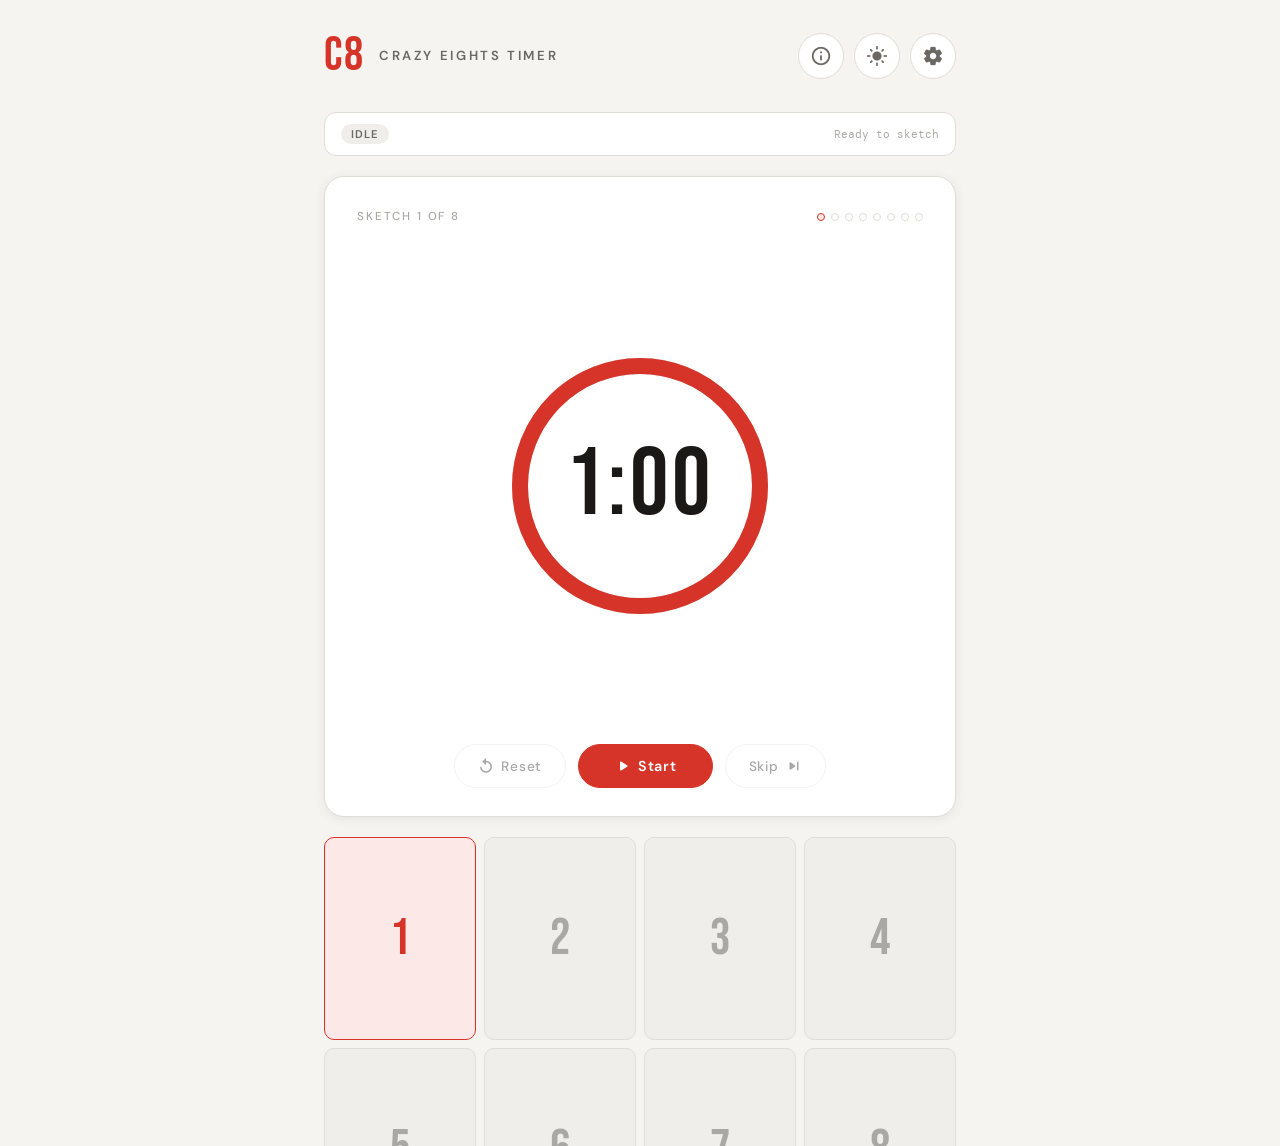
==== claude/index.html @ 55a8f0b1 "Visual and audio updates to enhance mobile view" ====
<!DOCTYPE html>
<html lang="en">
<head>
<meta charset="UTF-8">
<meta name="viewport" content="width=device-width, initial-scale=1.0">
<title>Crazy 8s Timer</title>
<link href="https://fonts.googleapis.com/css2?family=DM+Mono:wght@400;500&family=Bebas+Neue&family=DM+Sans:wght@300;400;500;600&display=swap" rel="stylesheet">
<link href="https://fonts.googleapis.com/icon?family=Material+Icons+Round" rel="stylesheet">
<style>
  :root {
    --bg: #f5f4f0;
    --surface: #ffffff;
    --surface2: #f0eeea;
    --border: #e0ddd8;
    --text: #1a1918;
    --text-muted: #6b6864;
    --text-hint: #aaa8a4;
    --accent: #d63429;
    --accent-soft: #fce8e7;
    --accent-dark: #a8271e;
    --charcoal: #2c2b29;
    --green: #1a7a4a;
    --green-soft: #e8f5ee;
    --shadow: 0 2px 12px rgba(0,0,0,0.07);
    --shadow-lg: 0 8px 32px rgba(0,0,0,0.14);
  }
  [data-theme="dark"] {
    --bg: #18171a;
    --surface: #222124;
    --surface2: #2a292c;
    --border: #38363a;
    --text: #f0eee8;
    --text-muted: #a09ea0;
    --text-hint: #6a6868;
    --accent: #e84040;
    --accent-soft: #2e1616;
    --accent-dark: #ff6b6b;
    --charcoal: #e0ddd8;
    --green: #2eb86a;
    --green-soft: #0e2018;
    --shadow: 0 2px 12px rgba(0,0,0,0.3);
    --shadow-lg: 0 8px 40px rgba(0,0,0,0.55);
  }

  * { box-sizing: border-box; margin: 0; padding: 0; }

  body {
    font-family: 'DM Sans', sans-serif;
    background: var(--bg);
    color: var(--text);
    min-height: 100vh;
    transition: background 0.3s, color 0.3s;
  }

  .app {
    max-width: 680px;
    margin: 0 auto;
    padding: 2rem 1.5rem 4rem;
  }

  /* ── HEADER ─────────────────────────────── */
  header {
    display: flex;
    align-items: center;
    justify-content: space-between;
    margin-bottom: 2rem;
  }
  .logo { display: flex; align-items: center; gap: 14px; }
  .logo-num {
    font-family: 'Bebas Neue', sans-serif;
    font-size: 3rem;
    line-height: 1;
    color: var(--accent);
    letter-spacing: 2px;
  }
  .logo-text {
    font-size: 0.82rem;
    font-weight: 600;
    letter-spacing: 0.2em;
    text-transform: uppercase;
    color: var(--text-muted);
    line-height: 1;
  }
  .header-controls { display: flex; gap: 10px; align-items: center; }
  .icon-btn {
    width: 46px; height: 46px;
    border-radius: 50%;
    border: 1px solid var(--border);
    background: var(--surface);
    color: var(--text-muted);
    cursor: pointer;
    display: flex;
    align-items: center;
    justify-content: center;
    transition: all 0.15s;
    font-size: 20px;
  }
  .icon-btn .material-icons-round { font-size: 22px; line-height: 1; }
  .icon-btn:hover  { border-color: var(--accent); color: var(--accent); background: var(--accent-soft); }
  .icon-btn.active { background: var(--accent); border-color: var(--accent); color: white; }

  /* ── STATUS BAR ─────────────────────────── */
  .status-bar {
    display: flex;
    align-items: center;
    justify-content: space-between;
    padding: 0.7rem 1rem;
    background: var(--surface);
    border: 1px solid var(--border);
    border-radius: 12px;
    margin-bottom: 1.25rem;
  }
  .status-pill {
    font-size: 0.7rem;
    letter-spacing: 0.1em;
    text-transform: uppercase;
    font-weight: 600;
    padding: 3px 10px;
    border-radius: 100px;
  }
  .status-pill.idle    { background: var(--surface2); color: var(--text-muted); }
  .status-pill.running { background: var(--accent-soft); color: var(--accent); }
  .status-pill.done    { background: var(--green-soft); color: var(--green); }
  .status-pill.paused  { background: var(--surface2); color: var(--text-muted); }
  .status-meta {
    font-family: 'DM Mono', monospace;
    font-size: 0.7rem;
    color: var(--text-hint);
  }

  /* ── CARD FLIP ──────────────────────────── */
  .card-scene {
    perspective: 1400px;
    margin-bottom: 1.25rem;
  }
  .card-flipper {
    position: relative;
    transform-style: preserve-3d;
    transition: transform 0.65s cubic-bezier(0.4, 0.2, 0.2, 1);
    height: 420px; /* initial; overridden by JS */
  }
  .card-flipper.flipped { transform: rotateY(180deg); }

  .card-face {
    position: absolute;
    inset: 0;
    backface-visibility: hidden;
    -webkit-backface-visibility: hidden;
    background: var(--surface);
    border: 1px solid var(--border);
    border-radius: 20px;
    box-shadow: var(--shadow);
    overflow: hidden;
  }
  .card-front {
    padding: 2rem 2rem 1.75rem;
    display: flex;
    flex-direction: column;
  }
  .card-back {
    transform: rotateY(180deg);
    padding: 2rem;
    display: flex;
    flex-direction: column;
  }

  /* ── SKETCH INFO ─────────────────────────── */
  .sketch-info {
    display: flex;
    align-items: center;
    justify-content: space-between;
    margin-bottom: 1.25rem;
  }
  .sketch-label {
    font-size: 0.72rem;
    letter-spacing: 0.16em;
    text-transform: uppercase;
    color: var(--text-hint);
    font-weight: 500;
  }
  .sketch-counter { display: flex; gap: 6px; flex-wrap: wrap; justify-content: flex-end; max-width: 50%; }
  .sketch-dot {
    width: 8px; height: 8px;
    border-radius: 50%;
    border: 1.5px solid var(--border);
    background: transparent;
    transition: all 0.3s;
  }
  .sketch-dot.done   { background: var(--accent); border-color: var(--accent); }
  .sketch-dot.active { border-color: var(--accent); background: var(--accent-soft); }

  /* ── CIRCULAR TIMER ─────────────────────── */
  .circle-timer-wrap {
    display: flex;
    justify-content: center;
    align-items: center;
    flex: 1;
    margin: 0.5rem 0 1.5rem;
  }
  .circle-timer {
    position: relative;
    width: 280px;
    height: 280px;
    flex-shrink: 0;
  }
  .circle-timer svg {
    position: absolute;
    inset: 0;
    width: 100%;
    height: 100%;
    transform: rotate(-90deg);
  }
  .ring-track {
    fill: none;
    stroke: var(--border);
    stroke-width: 16;
  }
  .ring-bg {
    fill: none;
    stroke: var(--surface2);
    stroke-width: 16;
  }
  .ring-progress {
    fill: none;
    stroke: var(--accent);
    stroke-width: 16;
    stroke-linecap: butt;
    transition: stroke-dashoffset 1s linear, stroke 0.3s;
  }
  .circle-timer-inner {
    position: absolute;
    inset: 0;
    display: flex;
    flex-direction: column;
    align-items: center;
    justify-content: center;
  }
  .time-big {
    font-family: 'Bebas Neue', sans-serif;
    font-size: 6rem;
    line-height: 1;
    color: var(--text);
    letter-spacing: 4px;
    transition: color 0.3s;
  }
  .time-big.warning { color: var(--accent); }

  /* ── CONTROLS ───────────────────────────── */
  .controls { display: flex; gap: 12px; justify-content: center; }
  .btn {
    font-family: 'DM Sans', sans-serif;
    font-size: 0.85rem;
    font-weight: 500;
    letter-spacing: 0.06em;
    padding: 0.65rem 1.4rem;
    border-radius: 100px;
    border: 1px solid var(--border);
    cursor: pointer;
    transition: all 0.15s;
    background: var(--surface);
    color: var(--text);
    display: inline-flex;
    align-items: center;
    gap: 6px;
  }
  .btn-icon { font-size: 18px !important; line-height: 1; }
  .btn:hover { border-color: var(--text-muted); }
  .btn-primary {
    background: var(--accent);
    color: white;
    border-color: var(--accent);
    font-size: 0.9rem;
    padding: 0.75rem 2.2rem;
    font-weight: 600;
  }
  .btn-primary:hover { background: var(--accent-dark); border-color: var(--accent-dark); }
  .btn:disabled { opacity: 0.38; cursor: not-allowed; }

  /* ── SETTINGS BACK ──────────────────────── */
  .settings-title {
    font-size: 0.72rem;
    letter-spacing: 0.18em;
    text-transform: uppercase;
    color: var(--text-hint);
    font-weight: 500;
    margin-bottom: 1.25rem;
  }
  .setting-row {
    display: flex;
    align-items: center;
    justify-content: space-between;
    padding: 0.9rem 0;
    border-bottom: 1px solid var(--border);
  }
  .setting-row:last-of-type { border-bottom: none; }
  .setting-info { flex: 1; }
  .setting-label { font-size: 0.9rem; font-weight: 500; color: var(--text); margin-bottom: 2px; }
  .setting-desc  { font-size: 0.75rem; color: var(--text-muted); }
  .setting-control { display: flex; align-items: center; gap: 10px; margin-left: 1rem; }
  .stepper-btn {
    width: 30px; height: 30px;
    border-radius: 50%;
    border: 1px solid var(--border);
    background: var(--surface2);
    color: var(--text);
    cursor: pointer;
    font-size: 1.1rem;
    display: flex;
    align-items: center;
    justify-content: center;
    transition: all 0.15s;
    font-family: 'DM Mono', monospace;
  }
  .stepper-btn:hover { border-color: var(--accent); color: var(--accent); background: var(--accent-soft); }
  .stepper-val {
    font-family: 'DM Mono', monospace;
    font-size: 1.1rem;
    font-weight: 500;
    min-width: 28px;
    text-align: center;
    color: var(--text);
  }
  .settings-apply {
    margin-top: auto;
    padding-top: 1.25rem;
    width: 100%;
  }
  .settings-apply button {
    width: 100%;
    padding: 0.75rem;
    background: var(--charcoal);
    color: var(--bg);
    border: none;
    border-radius: 12px;
    font-family: 'DM Sans', sans-serif;
    font-size: 0.85rem;
    font-weight: 600;
    letter-spacing: 0.06em;
    cursor: pointer;
    transition: opacity 0.15s;
  }
  .settings-apply button:hover { opacity: 0.82; }

  /* ── SKETCH GRID ─────────────────────────── */
  .sketch-grid {
    display: grid;
    grid-template-columns: repeat(4, 1fr);
    gap: 8px;
    margin-bottom: 1.5rem;
  }
  .sketch-box {
    aspect-ratio: 3/4;
    border-radius: 10px;
    border: 1.5px solid var(--border);
    background: var(--surface2);
    display: flex;
    flex-direction: column;
    align-items: center;
    justify-content: center;
    gap: 4px;
    transition: all 0.3s;
    position: relative;
    overflow: hidden;
  }
  .sketch-box.active-box { border-color: var(--accent); background: var(--accent-soft); }
  .sketch-box.done-box   { border-color: var(--border); background: var(--surface); }
  .sketch-box-num {
    font-family: 'Bebas Neue', sans-serif;
    font-size: 3.2rem;
    color: var(--text-hint);
    line-height: 1;
    transition: color 0.3s;
  }
  .sketch-box.active-box .sketch-box-num { color: var(--accent); }
  .sketch-box.done-box   .sketch-box-num { color: var(--border); }
  .sketch-box-label {
    font-size: 1.2rem;
    letter-spacing: 0.1em;
    text-transform: uppercase;
    color: var(--text-hint);
    font-weight: 500;
  }
  .sketch-box-check {
    display: none;
    font-size: 2rem !important;
    color: var(--border);
    margin-top: 16px;
    line-height: 1;
  }
  .sketch-box.done-box .sketch-box-check { display: block; }

  /* ── NOTIFICATION OVERLAY ───────────────── */
  .notif-overlay {
    position: fixed;
    inset: 0;
    background: rgba(0,0,0,0.55);
    z-index: 200;
    display: none;
    align-items: center;
    justify-content: center;
  }
  .notif-overlay.show { display: flex; }
  .notif-card {
    background: var(--surface);
    border-radius: 24px;
    padding: 3rem 3.5rem;
    text-align: center;
    max-width: 440px;
    width: 90%;
    box-shadow: var(--shadow-lg);
    animation: popIn 0.35s cubic-bezier(0.34, 1.56, 0.64, 1);
  }
  .notif-card.final { border-top: 5px solid var(--green); }
  .notif-card.move  { border-top: 5px solid var(--accent); }
  @keyframes popIn {
    from { transform: scale(0.8); opacity: 0; }
    to   { transform: scale(1);   opacity: 1; }
  }
  .notif-icon { font-size: 3rem; margin-bottom: 1rem; line-height: 1; }
  .notif-headline {
    font-family: 'Bebas Neue', sans-serif;
    font-size: 3.5rem;
    letter-spacing: 3px;
    line-height: 1.05;
    margin-bottom: 0.5rem;
  }
  .notif-headline.accent { color: var(--accent); }
  .notif-headline.green  { color: var(--green); }
  .notif-sub { font-size: 0.85rem; color: var(--text-muted); letter-spacing: 0.06em; }
  .notif-timer {
    margin-top: 1.5rem;
    font-family: 'DM Mono', monospace;
    font-size: 0.72rem;
    color: var(--text-hint);
    letter-spacing: 0.1em;
  }
  .notif-timer span {
    display: inline-block;
    width: 60px; height: 3px;
    border-radius: 3px;
    background: var(--border);
    vertical-align: middle;
    margin-left: 8px;
    overflow: hidden;
    position: relative;
  }
  .notif-timer span::after {
    content: '';
    position: absolute;
    left: 0; top: 0; bottom: 0;
    background: var(--accent);
    animation: shrink 5s linear forwards;
  }
  @keyframes shrink { from { width: 100%; } to { width: 0%; } }

  /* ── ABOUT MODAL ────────────────────────── */
  .about-overlay {
    position: fixed;
    inset: 0;
    background: rgba(0,0,0,0.55);
    z-index: 300;
    display: none;
    align-items: flex-start;
    justify-content: center;
    padding: 2rem 1rem 3rem;
    overflow-y: auto;
  }
  .about-overlay.show { display: flex; }
  .about-modal {
    background: var(--surface);
    border-radius: 24px;
    width: 100%;
    max-width: 600px;
    box-shadow: var(--shadow-lg);
    animation: slideUp 0.38s cubic-bezier(0.34, 1.3, 0.64, 1);
    overflow: hidden;
    margin: auto;
  }
  @keyframes slideUp {
    from { transform: translateY(40px); opacity: 0; }
    to   { transform: translateY(0);    opacity: 1; }
  }
  .about-header {
    display: flex;
    align-items: center;
    justify-content: space-between;
    padding: 1.75rem 2rem 1.25rem;
    border-bottom: 1px solid var(--border);
    position: sticky;
    top: 0;
    background: var(--surface);
    z-index: 1;
  }
  .about-header h2 {
    font-family: 'Bebas Neue', sans-serif;
    font-size: 2rem;
    letter-spacing: 2px;
    color: var(--text);
    line-height: 1;
    margin-bottom: 3px;
  }
  .about-header p {
    font-size: 0.78rem;
    color: var(--text-muted);
    letter-spacing: 0.04em;
  }
  .about-close {
    width: 34px; height: 34px;
    border-radius: 50%;
    border: 1px solid var(--border);
    background: var(--surface2);
    color: var(--text-muted);
    cursor: pointer;
    font-size: 1rem;
    display: flex;
    align-items: center;
    justify-content: center;
    transition: all 0.15s;
    flex-shrink: 0;
  }
  .about-close:hover { border-color: var(--accent); color: var(--accent); background: var(--accent-soft); }
  .about-body { padding: 1.75rem 2rem 2rem; }
  .about-section { margin-bottom: 1.75rem; }
  .about-section:last-child { margin-bottom: 0; }
  .about-tag {
    display: inline-block;
    font-size: 0.65rem;
    letter-spacing: 0.2em;
    text-transform: uppercase;
    font-weight: 600;
    color: var(--accent);
    margin-bottom: 0.55rem;
  }
  .about-section h3 {
    font-size: 1rem;
    font-weight: 600;
    color: var(--text);
    margin-bottom: 0.5rem;
  }
  .about-section p {
    font-size: 0.875rem;
    color: var(--text-muted);
    line-height: 1.7;
    margin-bottom: 0.55rem;
  }
  .about-section p:last-child { margin-bottom: 0; }
  .about-steps {
    counter-reset: astep;
    list-style: none;
    padding: 0;
    display: flex;
    flex-direction: column;
    gap: 10px;
    margin-top: 0.25rem;
  }
  .about-steps li {
    counter-increment: astep;
    display: flex;
    gap: 13px;
    align-items: flex-start;
    font-size: 0.875rem;
    color: var(--text-muted);
    line-height: 1.6;
  }
  .about-steps li::before {
    content: counter(astep);
    font-family: 'DM Mono', monospace;
    font-size: 0.68rem;
    font-weight: 500;
    background: var(--accent);
    color: white;
    width: 22px; height: 22px;
    border-radius: 50%;
    display: flex;
    align-items: center;
    justify-content: center;
    flex-shrink: 0;
    margin-top: 2px;
  }
  .about-tips {
    display: grid;
    grid-template-columns: 1fr 1fr;
    gap: 8px;
    margin-top: 0.5rem;
  }
  .about-tip {
    background: var(--surface2);
    border-radius: 10px;
    padding: 0.85rem 1rem;
    font-size: 0.8rem;
    color: var(--text-muted);
    line-height: 1.55;
    border: 1px solid var(--border);
  }
  .about-tip strong {
    display: block;
    font-weight: 600;
    color: var(--text);
    margin-bottom: 3px;
    font-size: 0.82rem;
  }
  .about-divider { height: 1px; background: var(--border); margin: 1.5rem 0; }
  .about-controls-grid {
    display: grid;
    grid-template-columns: auto 1fr;
    gap: 8px 14px;
    align-items: center;
  }
  .ctl-pill {
    font-size: 0.72rem;
    font-weight: 600;
    background: var(--surface2);
    border: 1px solid var(--border);
    border-radius: 100px;
    padding: 3px 10px;
    color: var(--text);
    white-space: nowrap;
    justify-self: start;
  }
  .ctl-pill.red { background: var(--accent-soft); border-color: var(--accent); color: var(--accent); }
  .ctl-desc { font-size: 0.83rem; color: var(--text-muted); line-height: 1.5; }
</style>
</head>
<body>
<div class="app">

  <!-- HEADER -->
  <header>
    <div class="logo">
      <div class="logo-num">C8</div>
      <div class="logo-text">Crazy Eights Timer</div>
    </div>
    <div class="header-controls">
      <button class="icon-btn" id="aboutBtn"    title="About & Instructions" onclick="toggleAbout()"><span class="material-icons-round">info_outline</span></button>
      <button class="icon-btn" id="themeBtn"    title="Toggle theme" onclick="toggleTheme()"><span class="material-icons-round" id="themeIcon">light_mode</span></button>
      <button class="icon-btn" id="settingsBtn" title="Settings" onclick="toggleSettings()"><span class="material-icons-round">settings</span></button>
    </div>
  </header>

  <!-- STATUS -->
  <div class="status-bar">
    <span class="status-pill idle" id="statusPill">Idle</span>
    <span class="status-meta" id="statusMeta">Ready to sketch</span>
  </div>

  <!-- ── FLIP CARD ── -->
  <div class="card-scene">
    <div class="card-flipper" id="cardFlipper">

      <!-- FRONT: TIMER -->
      <div class="card-face card-front" id="cardFront">
        <div class="sketch-info">
          <span class="sketch-label">Sketch <span id="sketchCurrent">1</span> of <span id="sketchTotal">8</span></span>
          <div class="sketch-counter" id="sketchDots"></div>
        </div>

        <div class="circle-timer-wrap">
          <div class="circle-timer">
            <svg viewBox="0 0 280 280" xmlns="http://www.w3.org/2000/svg">
              <circle class="ring-bg"       cx="140" cy="140" r="120"/>
              <circle class="ring-track"    cx="140" cy="140" r="120"/>
              <circle class="ring-progress" cx="140" cy="140" r="120" id="ringProgress"/>
            </svg>
            <div class="circle-timer-inner">
              <div class="time-big" id="timeBig">1:00</div>
            </div>
          </div>
        </div>

        <div class="controls">
          <button class="btn" id="resetBtn" onclick="resetTimer()" disabled><span class="material-icons-round btn-icon">replay</span> Reset</button>
          <button class="btn btn-primary" id="startBtn" onclick="toggleTimer()"><span class="material-icons-round btn-icon" id="startIcon">play_arrow</span> <span id="startLabel">Start</span></button>
          <button class="btn" id="skipBtn"  onclick="skipSketch()" disabled>Skip <span class="material-icons-round btn-icon">skip_next</span></button>
        </div>
      </div>

      <!-- BACK: SETTINGS -->
      <div class="card-face card-back" id="cardBack">
        <div class="settings-title">Timer Settings</div>

        <div class="setting-row">
          <div class="setting-info">
            <div class="setting-label">Number of sketches</div>
            <div class="setting-desc">Total sketches in the session</div>
          </div>
          <div class="setting-control">
            <button class="stepper-btn" onclick="adjustSetting('sketches',-1)">−</button>
            <div class="stepper-val" id="settingSketches">8</div>
            <button class="stepper-btn" onclick="adjustSetting('sketches',1)">+</button>
          </div>
        </div>

        <div class="setting-row">
          <div class="setting-info">
            <div class="setting-label">Minutes per sketch</div>
            <div class="setting-desc">Duration of each sketch slot</div>
          </div>
          <div class="setting-control">
            <button class="stepper-btn" onclick="adjustSetting('minutes',-1)">−</button>
            <div class="stepper-val" id="settingMinutes">1</div>
            <button class="stepper-btn" onclick="adjustSetting('minutes',1)">+</button>
          </div>
        </div>

        <div class="setting-row">
          <div class="setting-info">
            <div class="setting-label">Warning at (seconds left)</div>
            <div class="setting-desc">When the countdown turns red</div>
          </div>
          <div class="setting-control">
            <button class="stepper-btn" onclick="adjustSetting('warning',-5)">−</button>
            <div class="stepper-val" id="settingWarning">15</div>
            <button class="stepper-btn" onclick="adjustSetting('warning',5)">+</button>
          </div>
        </div>

        <div class="settings-apply">
          <button onclick="applySettings()">Apply Settings</button>
        </div>
      </div>

    </div>
  </div>

  <!-- SKETCH GRID -->
  <div class="sketch-grid" id="sketchGrid"></div>

</div>

<!-- ── NOTIFICATION OVERLAY ── -->
<div class="notif-overlay" id="notifOverlay">
  <div class="notif-card" id="notifCard">
    <div class="notif-icon" id="notifIcon">✏️</div>
    <div class="notif-headline" id="notifHeadline">Move to next<br>sketch!</div>
    <div class="notif-sub" id="notifSub">Keep the ideas flowing</div>
    <div class="notif-timer" id="notifTimerBar">Auto-closing <span></span></div>
  </div>
</div>

<!-- ── ABOUT MODAL ── -->
<div class="about-overlay" id="aboutOverlay" onclick="handleAboutBg(event)">
  <div class="about-modal">
    <div class="about-header">
      <div>
        <h2>Crazy Eights</h2>
        <p>How to use the timer and run a team session</p>
      </div>
      <button class="about-close" onclick="toggleAbout()">✕</button>
    </div>
    <div class="about-body">

      <div class="about-section">
        <div class="about-tag">What is it?</div>
        <p>Crazy 8s is a rapid sketching exercise from Google Ventures' Design Sprint. Each person folds a sheet of paper into 8 panels and has one minute to sketch a different idea in each one. The time pressure forces quantity over quality — and that's the whole point.</p>
        <p>The goal isn't polished drawings. It's to move past your first obvious idea and explore a wider range of possibilities before committing to a direction.</p>
      </div>

      <div class="about-divider"></div>

      <div class="about-section">
        <div class="about-tag">Using the timer</div>
        <div class="about-controls-grid">
          <span class="ctl-pill red">▶ Start</span>
          <span class="ctl-desc">Begin the countdown for the first sketch</span>
          <span class="ctl-pill red">⏸ Pause</span>
          <span class="ctl-desc">Freeze the timer without losing progress</span>
          <span class="ctl-pill">↺ Reset</span>
          <span class="ctl-desc">Cancel the session and return to the beginning</span>
          <span class="ctl-pill">Skip →</span>
          <span class="ctl-desc">End the current sketch early and move to the next</span>
          <span class="ctl-pill">⚙</span>
          <span class="ctl-desc">Flip the card to adjust number of sketches, time per sketch, and warning threshold — then tap Apply</span>
          <span class="ctl-pill">? </span>
          <span class="ctl-desc">Open this guide</span>
          <span class="ctl-pill">☀ / ☾</span>
          <span class="ctl-desc">Toggle light and dark mode</span>
        </div>
        <p style="margin-top:1rem;">When each minute ends, a <strong>"Move to next sketch!"</strong> overlay appears with an audio alert and auto-closes after 5 seconds. At the end of the full session, a <strong>"Pencils down!"</strong> screen plays a victory chime.</p>
      </div>

      <div class="about-divider"></div>

      <div class="about-section">
        <div class="about-tag">Facilitating a team session</div>
        <h3>Before you start</h3>
        <ol class="about-steps">
          <li>Give everyone a sheet of paper and have them fold it in half three times to create 8 equal panels.</li>
          <li>Define the challenge clearly — everyone should be sketching toward the same problem.</li>
          <li>Remind the team these are quick sketches, not wireframes. Stick figures and rough boxes are perfect.</li>
          <li>Open this timer on a shared screen, or have each person run it on their own device.</li>
        </ol>
      </div>

      <div class="about-section">
        <h3>During the session</h3>
        <ol class="about-steps">
          <li>Press <strong>Start</strong> — everyone sketches simultaneously, one idea per panel.</li>
          <li>When the alert sounds, everyone moves to the next panel immediately.</li>
          <li>Discourage talking during the exercise — stay heads-down until "Pencils down!" plays.</li>
          <li>Encourage participants to number each panel as they go to keep track.</li>
        </ol>
      </div>

      <div class="about-section">
        <h3>After the session</h3>
        <ol class="about-steps">
          <li>Each person picks their single strongest idea and puts a star on it.</li>
          <li>Go around the room — each person presents their starred sketch in 60 seconds or less.</li>
          <li>Use dot voting or a heat map to identify which ideas the team finds most promising.</li>
          <li>Take the top 1–3 concepts forward into more detailed prototyping or decision-making.</li>
        </ol>
      </div>

      <div class="about-divider"></div>

      <div class="about-section">
        <div class="about-tag">Tips for great sessions</div>
        <div class="about-tips">
          <div class="about-tip"><strong>Silence is golden</strong>No talking during sketching — conversation kills flow and slows everyone down.</div>
          <div class="about-tip"><strong>Quantity over quality</strong>8 rough ideas beats 2 polished ones. Ugly sketches are encouraged.</div>
          <div class="about-tip"><strong>Label everything</strong>A quick title or caption makes sketches far easier to present afterward.</div>
          <div class="about-tip"><strong>Vary the time</strong>Try 2-min slots for complex problems, 30-sec for pure ideation speed runs.</div>
          <div class="about-tip"><strong>Remote teams</strong>Use a shared Miro or FigJam board — upload phone photos right after.</div>
          <div class="about-tip"><strong>Warm up first</strong>A 5-minute "draw anything" exercise reduces self-consciousness before you begin.</div>
        </div>
      </div>

    </div>
  </div>
</div>

<script>
// ── RING MATH ──────────────────────────────────────────────────────
const R = 120;
const CIRC = +(2 * Math.PI * R).toFixed(2); // 753.98

// ── STATE ──────────────────────────────────────────────────────────
let settings     = { sketches: 8, minutes: 1, warning: 15 };
let tempSettings = { ...settings };
let state         = 'idle';
let currentSketch = 1;
let secondsLeft   = 0;
let totalSeconds  = 0;
let interval      = null;
let notifTimeout  = null;
let audioCtx      = null;
let isFlipped     = false;

// ── AUDIO ──────────────────────────────────────────────────────────
function getAudioCtx() {
  if (!audioCtx) audioCtx = new (window.AudioContext || window.webkitAudioContext)();
  if (audioCtx.state === 'suspended') audioCtx.resume();
  return audioCtx;
}
function playBeep(type) {
  try {
    const ctx = getAudioCtx();
    if (type === 'move') {
      const osc = ctx.createOscillator(), g = ctx.createGain();
      osc.connect(g); g.connect(ctx.destination);
      osc.type = 'sine';
      osc.frequency.setValueAtTime(880, ctx.currentTime);
      osc.frequency.setValueAtTime(1100, ctx.currentTime + 0.12);
      g.gain.setValueAtTime(0.35, ctx.currentTime);
      g.gain.exponentialRampToValueAtTime(0.001, ctx.currentTime + 0.45);
      osc.start(ctx.currentTime); osc.stop(ctx.currentTime + 0.45);
    } else if (type === 'final') {
      [523, 659, 784, 1047].forEach((freq, i) => {
        const o = ctx.createOscillator(), g = ctx.createGain();
        o.connect(g); g.connect(ctx.destination);
        o.type = 'sine';
        o.frequency.setValueAtTime(freq, ctx.currentTime + i * 0.18);
        g.gain.setValueAtTime(0, ctx.currentTime + i * 0.18);
        g.gain.linearRampToValueAtTime(0.3, ctx.currentTime + i * 0.18 + 0.04);
        g.gain.exponentialRampToValueAtTime(0.001, ctx.currentTime + i * 0.18 + 0.5);
        o.start(ctx.currentTime + i * 0.18); o.stop(ctx.currentTime + i * 0.18 + 0.55);
      });
    } else if (type === 'tick') {
      const osc = ctx.createOscillator(), g = ctx.createGain();
      osc.connect(g); g.connect(ctx.destination);
      osc.type = 'sine';
      osc.frequency.setValueAtTime(660, ctx.currentTime);
      g.gain.setValueAtTime(0.12, ctx.currentTime);
      g.gain.exponentialRampToValueAtTime(0.001, ctx.currentTime + 0.08);
      osc.start(ctx.currentTime); osc.stop(ctx.currentTime + 0.08);
    }
  } catch(e) {}
}

// ── START BUTTON HELPER ────────────────────────────────────────────
function setStartBtn(icon, label, disabled) {
  document.getElementById('startIcon').textContent = icon;
  document.getElementById('startLabel').textContent = label;
  document.getElementById('startBtn').disabled = !!disabled;
}

// ── AUDIO UNLOCK (mobile requires user-gesture resume) ─────────────
function unlockAudio() {
  if (!audioCtx) return;
  if (audioCtx.state === 'suspended') audioCtx.resume();
}
document.addEventListener('touchstart', unlockAudio, { once: false, passive: true });
document.addEventListener('touchend',   unlockAudio, { once: false, passive: true });
document.addEventListener('click',      unlockAudio, { once: false, passive: true });
// ── CARD FLIP ──────────────────────────────────────────────────────
function syncCardHeight() {
  const flipper = document.getElementById('cardFlipper');
  const front   = document.getElementById('cardFront');
  const back    = document.getElementById('cardBack');
  // temporarily un-absolute the back to measure its height
  back.style.position = 'relative';
  back.style.transform = 'none';
  back.style.visibility = 'hidden';
  const bh = back.scrollHeight;
  back.style.position   = '';
  back.style.transform  = '';
  back.style.visibility = '';
  const fh = front.scrollHeight;
  flipper.style.height = Math.max(fh, bh) + 'px';
}

function toggleSettings() {
  isFlipped = !isFlipped;
  document.getElementById('cardFlipper').classList.toggle('flipped', isFlipped);
  document.getElementById('settingsBtn').classList.toggle('active', isFlipped);
  if (isFlipped) {
    document.getElementById('settingSketches').textContent = tempSettings.sketches;
    document.getElementById('settingMinutes').textContent  = tempSettings.minutes;
    document.getElementById('settingWarning').textContent  = tempSettings.warning;
  }
}

function adjustSetting(key, delta) {
  if (key === 'sketches') {
    tempSettings.sketches = Math.max(2, Math.min(16, tempSettings.sketches + delta));
    document.getElementById('settingSketches').textContent = tempSettings.sketches;
  } else if (key === 'minutes') {
    tempSettings.minutes = Math.max(1, Math.min(10, tempSettings.minutes + delta));
    document.getElementById('settingMinutes').textContent = tempSettings.minutes;
  } else if (key === 'warning') {
    tempSettings.warning = Math.max(5, Math.min(60, tempSettings.warning + delta));
    document.getElementById('settingWarning').textContent = tempSettings.warning;
  }
}

function applySettings() {
  settings = { ...tempSettings };
  resetTimer();
  buildGrid();
  isFlipped = false;
  document.getElementById('cardFlipper').classList.remove('flipped');
  document.getElementById('settingsBtn').classList.remove('active');
  setTimeout(syncCardHeight, 50);
}

// ── ABOUT ──────────────────────────────────────────────────────────
function toggleAbout() {
  const overlay = document.getElementById('aboutOverlay');
  const btn     = document.getElementById('aboutBtn');
  const open    = overlay.classList.toggle('show');
  btn.classList.toggle('active', open);
  document.body.style.overflow = open ? 'hidden' : '';
}
function handleAboutBg(e) {
  if (e.target === document.getElementById('aboutOverlay')) toggleAbout();
}

// ── BUILD / UPDATE UI ──────────────────────────────────────────────
function buildDots() {
  const el = document.getElementById('sketchDots');
  el.innerHTML = '';
  for (let i = 1; i <= settings.sketches; i++) {
    const d = document.createElement('div');
    d.className = 'sketch-dot' + (i < currentSketch ? ' done' : i === currentSketch ? ' active' : '');
    el.appendChild(d);
  }
}

function buildGrid() {
  const el = document.getElementById('sketchGrid');
  el.innerHTML = '';
  const n    = settings.sketches;
  const cols = n <= 4 ? n : Math.min(4, Math.ceil(n / 2));
  el.style.gridTemplateColumns = `repeat(${cols}, 1fr)`;
  for (let i = 1; i <= n; i++) {
    const box = document.createElement('div');
    box.id = `sbox-${i}`;
    box.className = 'sketch-box' + (i === currentSketch ? ' active-box' : '');
    box.innerHTML = `<div class="sketch-box-num">${i}</div><span class="material-icons-round sketch-box-check">check</span>`;
    el.appendChild(box);
  }
}

function updateGrid() {
  for (let i = 1; i <= settings.sketches; i++) {
    const box = document.getElementById(`sbox-${i}`);
    if (!box) continue;
    box.className = 'sketch-box' + (i < currentSketch ? ' done-box' : i === currentSketch ? ' active-box' : '');
  }
}

function updateRing() {
  const ring = document.getElementById('ringProgress');
  const pct  = totalSeconds > 0 ? secondsLeft / totalSeconds : 1;
  ring.style.strokeDashoffset = (CIRC * (1 - pct)).toFixed(2);
  const warn = secondsLeft <= settings.warning && state === 'running';
  ring.style.stroke = warn ? 'var(--accent)' : 'var(--accent)';
  // pulse ring red on warning
  ring.style.filter = warn ? 'drop-shadow(0 0 6px var(--accent))' : 'none';
}

function updateDisplay() {
  const mins = Math.floor(secondsLeft / 60);
  const secs = secondsLeft % 60;
  const bigEl = document.getElementById('timeBig');
  bigEl.textContent = `${mins}:${secs.toString().padStart(2, '0')}`;
  bigEl.className   = 'time-big' + (secondsLeft <= settings.warning && state === 'running' ? ' warning' : '');
  updateRing();
  document.getElementById('sketchCurrent').textContent = currentSketch;
  document.getElementById('sketchTotal').textContent   = settings.sketches;
  buildDots();
  updateGrid();
}

function updateStatus(s, meta) {
  const pill = document.getElementById('statusPill');
  pill.className    = 'status-pill ' + s;
  pill.textContent  = s.charAt(0).toUpperCase() + s.slice(1);
  document.getElementById('statusMeta').textContent = meta;
}

// ── NOTIFICATIONS ──────────────────────────────────────────────────
function showNotif(type) {
  const overlay  = document.getElementById('notifOverlay');
  const card     = document.getElementById('notifCard');
  const headline = document.getElementById('notifHeadline');
  const sub      = document.getElementById('notifSub');
  const bar      = document.getElementById('notifTimerBar');
  document.getElementById('notifIcon').textContent = type === 'move' ? '✏️' : '🎨';
  if (type === 'move') {
    card.className     = 'notif-card move';
    headline.className = 'notif-headline accent';
    headline.innerHTML = 'Move to next<br>sketch!';
    sub.textContent    = `Sketch ${currentSketch + 1} of ${settings.sketches} — keep the ideas flowing`;
    bar.style.display  = '';
    bar.innerHTML      = 'Auto-closing <span></span>';
  } else {
    card.className     = 'notif-card final';
    headline.className = 'notif-headline green';
    headline.innerHTML = 'Pencils<br>down!';
    sub.textContent    = `You completed all ${settings.sketches} sketches — great work!`;
    bar.style.display  = 'none';
  }
  overlay.classList.add('show');
  clearTimeout(notifTimeout);
  if (type === 'move') notifTimeout = setTimeout(() => overlay.classList.remove('show'), 5000);
  overlay.onclick = e => { if (e.target === overlay) overlay.classList.remove('show'); };
}

// ── TIMER LOGIC ────────────────────────────────────────────────────
function resetTimer() {
  clearInterval(interval); interval = null;
  state         = 'idle';
  currentSketch = 1;
  secondsLeft   = settings.minutes * 60;
  totalSeconds  = settings.minutes * 60;
  updateDisplay();
  updateStatus('idle', 'Ready to sketch');
  setStartBtn('play_arrow', 'Start', false);
  document.getElementById('resetBtn').disabled     = true;
  document.getElementById('skipBtn').disabled      = true;
  const ring = document.getElementById('ringProgress');
  ring.style.strokeDashoffset = '0';
  ring.style.filter = 'none';
}

function toggleTimer() {
  if (state === 'idle' || state === 'paused') startTimer();
  else if (state === 'running') pauseTimer();
}

function startTimer() {
  state        = 'running';
  secondsLeft  = secondsLeft  || settings.minutes * 60;
  totalSeconds = totalSeconds || settings.minutes * 60;
  // Create and resume AudioContext on first user gesture (required on mobile)
  if (!audioCtx) audioCtx = new (window.AudioContext || window.webkitAudioContext)();
  if (audioCtx.state === 'suspended') audioCtx.resume();
  setStartBtn('pause', 'Pause', false);
  document.getElementById('resetBtn').disabled     = false;
  document.getElementById('skipBtn').disabled      = false;
  updateStatus('running', `Sketching — ${settings.sketches * settings.minutes} min session`);
  interval = setInterval(tick, 1000);
}

function tick() {
  if (state !== 'running') return;
  secondsLeft--;
  if (secondsLeft <= 10 && secondsLeft > 0) playBeep('tick');
  updateDisplay();
  if (secondsLeft <= 0) {
    clearInterval(interval); interval = null;
    advanceSketch();
  }
}

function advanceSketch() {
  if (currentSketch >= settings.sketches) {
    state = 'done';
    playBeep('final');
    showNotif('final');
    updateStatus('done', 'Session complete! 🎉');
    setStartBtn('play_arrow', 'Start', true);
    document.getElementById('skipBtn').disabled      = true;
    currentSketch++;
    buildDots();
    updateGrid();
  } else {
    playBeep('move');
    showNotif('move');
    currentSketch++;
    secondsLeft  = settings.minutes * 60;
    totalSeconds = settings.minutes * 60;
    updateDisplay();
    setTimeout(() => { if (state === 'running') interval = setInterval(tick, 1000); }, 5200);
  }
}

function pauseTimer() {
  state = 'paused';
  clearInterval(interval); interval = null;
  setStartBtn('play_arrow', 'Resume', false);
  updateStatus('paused', 'Paused');
}

function skipSketch() {
  if (state !== 'running' && state !== 'paused') return;
  clearInterval(interval); interval = null;
  advanceSketch();
}

// ── THEME ──────────────────────────────────────────────────────────
let isDark = false;
function toggleTheme() {
  isDark = !isDark;
  document.documentElement.setAttribute('data-theme', isDark ? 'dark' : 'light');
  document.getElementById('themeIcon').textContent = isDark ? 'dark_mode' : 'light_mode';
}

// ── INIT ───────────────────────────────────────────────────────────
function init() {
  const ring = document.getElementById('ringProgress');
  ring.style.strokeDasharray  = CIRC;
  ring.style.strokeDashoffset = '0';
  tempSettings  = { ...settings };
  secondsLeft   = settings.minutes * 60;
  totalSeconds  = settings.minutes * 60;
  buildGrid();
  buildDots();
  updateDisplay();
  updateStatus('idle', 'Ready to sketch');
  setTimeout(syncCardHeight, 120);
  window.addEventListener('resize', syncCardHeight);
}

init();
</script>
</body>
</html>
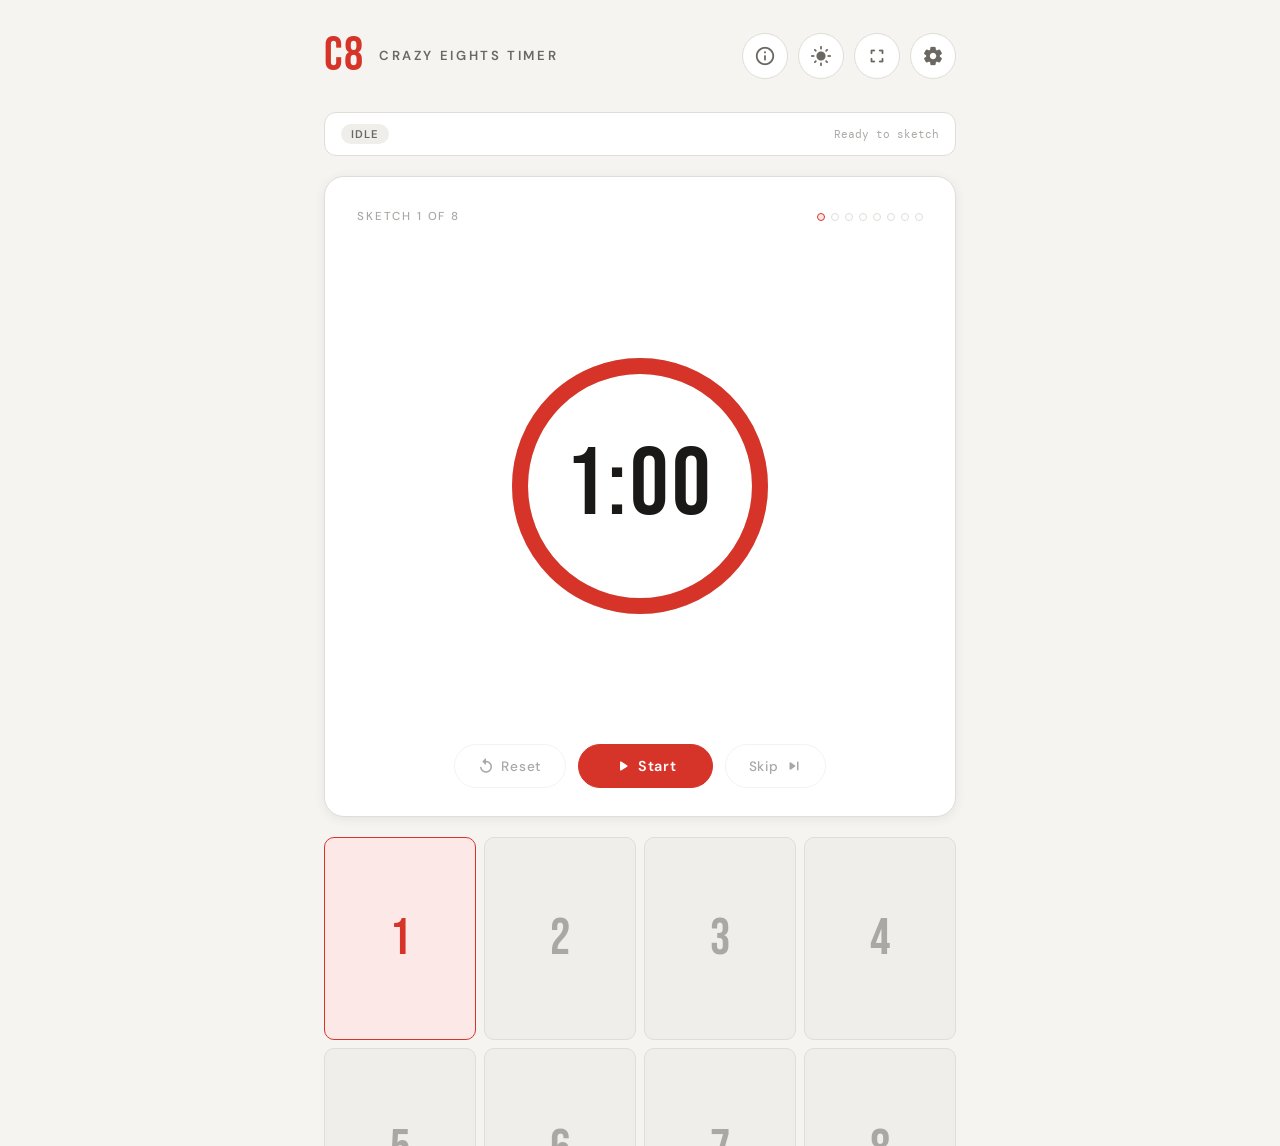
==== commit 85821688: "Added a full screen toggle" ====
--- a/claude/index.html
+++ b/claude/index.html
@@ -99,6 +99,10 @@
   .icon-btn:hover  { border-color: var(--accent); color: var(--accent); background: var(--accent-soft); }
   .icon-btn.active { background: var(--accent); border-color: var(--accent); color: white; }
 
+  @media (max-width: 768px) {
+    #fsBtn { display: none; }
+  }
+
   /* ── STATUS BAR ─────────────────────────── */
   .status-bar {
     display: flex;
@@ -276,6 +280,162 @@
   .btn-primary:hover { background: var(--accent-dark); border-color: var(--accent-dark); }
   .btn:disabled { opacity: 0.38; cursor: not-allowed; }
 
+  /* ── FULLSCREEN MODE ─────────────────────── */
+  body.fs-mode {
+    overflow: hidden;
+  }
+  body.fs-mode .app {
+    display: none;
+  }
+  .fs-overlay {
+    display: none;
+    position: fixed;
+    inset: 0;
+    z-index: 400;
+    background: var(--bg);
+    flex-direction: column;
+    align-items: center;
+    justify-content: center;
+    padding: 2rem;
+  }
+  body.fs-mode .fs-overlay { display: flex; }
+
+  .fs-header {
+    position: absolute;
+    top: 0; left: 0; right: 0;
+    display: flex;
+    align-items: center;
+    justify-content: space-between;
+    padding: 1.25rem 1.5rem;
+  }
+  .fs-logo { display: flex; align-items: center; gap: 12px; }
+  .fs-logo-num {
+    font-family: 'Bebas Neue', sans-serif;
+    font-size: 2rem;
+    line-height: 1;
+    color: var(--accent);
+    letter-spacing: 2px;
+  }
+  .fs-logo-text {
+    font-size: 0.72rem;
+    font-weight: 600;
+    letter-spacing: 0.2em;
+    text-transform: uppercase;
+    color: var(--text-muted);
+  }
+  .fs-exit-btn {
+    width: 42px; height: 42px;
+    border-radius: 50%;
+    border: 1px solid var(--border);
+    background: var(--surface);
+    color: var(--text-muted);
+    cursor: pointer;
+    display: flex;
+    align-items: center;
+    justify-content: center;
+    transition: all 0.15s;
+  }
+  .fs-exit-btn .material-icons-round { font-size: 20px; line-height: 1; }
+  .fs-exit-btn:hover { border-color: var(--accent); color: var(--accent); background: var(--accent-soft); }
+
+  .fs-status {
+    position: absolute;
+    top: 5rem; left: 0; right: 0;
+    display: flex;
+    justify-content: center;
+  }
+  .fs-status-pill {
+    font-size: 0.7rem;
+    letter-spacing: 0.12em;
+    text-transform: uppercase;
+    font-weight: 600;
+    padding: 4px 14px;
+    border-radius: 100px;
+  }
+  .fs-status-pill.idle    { background: var(--surface2); color: var(--text-muted); }
+  .fs-status-pill.running { background: var(--accent-soft); color: var(--accent); }
+  .fs-status-pill.done    { background: var(--green-soft); color: var(--green); }
+  .fs-status-pill.paused  { background: var(--surface2); color: var(--text-muted); }
+
+  .fs-sketch-label {
+    font-family: 'Bebas Neue', sans-serif;
+    font-size: min(6vw, 5vh);
+    letter-spacing: 0.12em;
+    text-transform: uppercase;
+    color: var(--text-muted);
+    font-weight: 400;
+    margin-bottom: 1rem;
+    text-align: center;
+    line-height: 1;
+  }
+
+  /* Fluid circle: fills available viewport */
+  .fs-circle-wrap {
+    display: flex;
+    align-items: center;
+    justify-content: center;
+    width: min(70vw, 70vh);
+    height: min(70vw, 70vh);
+    position: relative;
+    flex-shrink: 0;
+  }
+  .fs-circle-wrap svg {
+    position: absolute;
+    inset: 0;
+    width: 100%;
+    height: 100%;
+    transform: rotate(-90deg);
+  }
+  .fs-ring-bg       { fill: none; stroke: var(--surface2); stroke-width: 14; }
+  .fs-ring-track    { fill: none; stroke: var(--border);   stroke-width: 14; }
+  .fs-ring-progress {
+    fill: none;
+    stroke: var(--accent);
+    stroke-width: 14;
+    stroke-linecap: butt;
+    transition: stroke-dashoffset 1s linear;
+  }
+  .fs-circle-inner {
+    position: absolute;
+    inset: 0;
+    display: flex;
+    align-items: center;
+    justify-content: center;
+  }
+  .fs-time {
+    font-family: 'Bebas Neue', sans-serif;
+    font-size: min(20vw, 20vh);
+    line-height: 1;
+    color: var(--text);
+    letter-spacing: 0.04em;
+    transition: color 0.3s;
+  }
+  .fs-time.warning { color: var(--accent); }
+
+  .fs-controls {
+    display: flex;
+    gap: 14px;
+    margin-top: 2rem;
+    justify-content: center;
+  }
+  .fs-dots {
+    display: flex;
+    gap: 8px;
+    flex-wrap: wrap;
+    justify-content: center;
+    margin-top: 1.5rem;
+    max-width: 400px;
+  }
+  .fs-dot {
+    width: 10px; height: 10px;
+    border-radius: 50%;
+    border: 2px solid var(--border);
+    background: transparent;
+    transition: all 0.3s;
+  }
+  .fs-dot.done   { background: var(--accent); border-color: var(--accent); }
+  .fs-dot.active { border-color: var(--accent); background: var(--accent-soft); }
+
   /* ── SETTINGS BACK ──────────────────────── */
   .settings-title {
     font-size: 0.72rem;
@@ -603,7 +763,7 @@
   .about-controls-grid {
     display: grid;
     grid-template-columns: auto 1fr;
-    gap: 8px 14px;
+    gap: 10px 14px;
     align-items: center;
   }
   .ctl-pill {
@@ -612,11 +772,15 @@
     background: var(--surface2);
     border: 1px solid var(--border);
     border-radius: 100px;
-    padding: 3px 10px;
+    padding: 5px 12px;
     color: var(--text);
     white-space: nowrap;
     justify-self: start;
-  }
+    display: inline-flex;
+    align-items: center;
+    gap: 5px;
+  }
+  .ctl-pill .material-icons-round { font-size: 16px; line-height: 1; }
   .ctl-pill.red { background: var(--accent-soft); border-color: var(--accent); color: var(--accent); }
   .ctl-desc { font-size: 0.83rem; color: var(--text-muted); line-height: 1.5; }
 </style>
@@ -633,6 +797,7 @@
     <div class="header-controls">
       <button class="icon-btn" id="aboutBtn"    title="About & Instructions" onclick="toggleAbout()"><span class="material-icons-round">info_outline</span></button>
       <button class="icon-btn" id="themeBtn"    title="Toggle theme" onclick="toggleTheme()"><span class="material-icons-round" id="themeIcon">light_mode</span></button>
+      <button class="icon-btn" id="fsBtn"       title="Fullscreen timer" onclick="enterFullscreen()"><span class="material-icons-round">fullscreen</span></button>
       <button class="icon-btn" id="settingsBtn" title="Settings" onclick="toggleSettings()"><span class="material-icons-round">settings</span></button>
     </div>
   </header>
@@ -727,6 +892,45 @@
 
 </div>
 
+<!-- ── FULLSCREEN OVERLAY ── -->
+<div class="fs-overlay" id="fsOverlay">
+  <div class="fs-header">
+    <div class="fs-logo">
+      <div class="fs-logo-num">C8</div>
+      <div class="fs-logo-text">Crazy Eights Timer</div>
+    </div>
+    <button class="fs-exit-btn" title="Exit fullscreen" onclick="exitFullscreen()">
+      <span class="material-icons-round">fullscreen_exit</span>
+    </button>
+  </div>
+
+  <div class="fs-status">
+    <span class="fs-status-pill idle" id="fsStatusPill">Idle</span>
+  </div>
+
+  <div class="fs-sketch-label" id="fsSketchLabel">Sketch 1 of 8</div>
+
+  <div class="fs-circle-wrap" id="fsCircleWrap">
+    <svg id="fsSvg" viewBox="0 0 200 200" xmlns="http://www.w3.org/2000/svg">
+      <circle class="fs-ring-bg"       cx="100" cy="100" r="88"/>
+      <circle class="fs-ring-track"    cx="100" cy="100" r="88"/>
+      <circle class="fs-ring-progress" cx="100" cy="100" r="88" id="fsRingProgress"
+        stroke-dasharray="552.92" stroke-dashoffset="0"/>
+    </svg>
+    <div class="fs-circle-inner">
+      <div class="fs-time" id="fsTime">1:00</div>
+    </div>
+  </div>
+
+  <div class="fs-dots" id="fsDots"></div>
+
+  <div class="fs-controls">
+    <button class="btn" id="fsResetBtn" onclick="resetTimer()" disabled><span class="material-icons-round btn-icon">replay</span> Reset</button>
+    <button class="btn btn-primary" id="fsStartBtn" onclick="toggleTimer()"><span class="material-icons-round btn-icon" id="fsStartIcon">play_arrow</span> <span id="fsStartLabel">Start</span></button>
+    <button class="btn" id="fsSkipBtn" onclick="skipSketch()" disabled>Skip <span class="material-icons-round btn-icon">skip_next</span></button>
+  </div>
+</div>
+
 <!-- ── NOTIFICATION OVERLAY ── -->
 <div class="notif-overlay" id="notifOverlay">
   <div class="notif-card" id="notifCard">
@@ -745,7 +949,7 @@
         <h2>Crazy Eights</h2>
         <p>How to use the timer and run a team session</p>
       </div>
-      <button class="about-close" onclick="toggleAbout()">✕</button>
+      <button class="about-close" onclick="toggleAbout()"><span class="material-icons-round" style="font-size:18px;">close</span></button>
     </div>
     <div class="about-body">
 
@@ -760,19 +964,21 @@
       <div class="about-section">
         <div class="about-tag">Using the timer</div>
         <div class="about-controls-grid">
-          <span class="ctl-pill red">▶ Start</span>
+          <span class="ctl-pill red"><span class="material-icons-round">play_arrow</span> Start</span>
           <span class="ctl-desc">Begin the countdown for the first sketch</span>
-          <span class="ctl-pill red">⏸ Pause</span>
+          <span class="ctl-pill red"><span class="material-icons-round">pause</span> Pause</span>
           <span class="ctl-desc">Freeze the timer without losing progress</span>
-          <span class="ctl-pill">↺ Reset</span>
+          <span class="ctl-pill"><span class="material-icons-round">replay</span> Reset</span>
           <span class="ctl-desc">Cancel the session and return to the beginning</span>
-          <span class="ctl-pill">Skip →</span>
+          <span class="ctl-pill">Skip <span class="material-icons-round">skip_next</span></span>
           <span class="ctl-desc">End the current sketch early and move to the next</span>
-          <span class="ctl-pill">⚙</span>
+          <span class="ctl-pill"><span class="material-icons-round">fullscreen</span></span>
+          <span class="ctl-desc">Expand the timer to fill the entire screen — ideal for projecting in a room. Not available on mobile. Press <strong>Esc</strong> or tap the exit button to return.</span>
+          <span class="ctl-pill"><span class="material-icons-round">settings</span></span>
           <span class="ctl-desc">Flip the card to adjust number of sketches, time per sketch, and warning threshold — then tap Apply</span>
-          <span class="ctl-pill">? </span>
+          <span class="ctl-pill"><span class="material-icons-round">info_outline</span></span>
           <span class="ctl-desc">Open this guide</span>
-          <span class="ctl-pill">☀ / ☾</span>
+          <span class="ctl-pill"><span class="material-icons-round">light_mode</span> / <span class="material-icons-round">dark_mode</span></span>
           <span class="ctl-desc">Toggle light and dark mode</span>
         </div>
         <p style="margin-top:1rem;">When each minute ends, a <strong>"Move to next sketch!"</strong> overlay appears with an audio alert and auto-closes after 5 seconds. At the end of the full session, a <strong>"Pencils down!"</strong> screen plays a victory chime.</p>
@@ -892,6 +1098,7 @@
   document.getElementById('startIcon').textContent = icon;
   document.getElementById('startLabel').textContent = label;
   document.getElementById('startBtn').disabled = !!disabled;
+  syncFullscreen();
 }
 
 // ── AUDIO UNLOCK (mobile requires user-gesture resume) ─────────────
@@ -1020,6 +1227,7 @@
   document.getElementById('sketchTotal').textContent   = settings.sketches;
   buildDots();
   updateGrid();
+  syncFullscreen();
 }
 
 function updateStatus(s, meta) {
@@ -1027,6 +1235,7 @@
   pill.className    = 'status-pill ' + s;
   pill.textContent  = s.charAt(0).toUpperCase() + s.slice(1);
   document.getElementById('statusMeta').textContent = meta;
+  syncFsStatus(s);
 }
 
 // ── NOTIFICATIONS ──────────────────────────────────────────────────
@@ -1147,6 +1356,86 @@
   document.getElementById('themeIcon').textContent = isDark ? 'dark_mode' : 'light_mode';
 }
 
+// ── FULLSCREEN ─────────────────────────────────────────────────────
+const FS_R = 88;
+const FS_CIRC = +(2 * Math.PI * FS_R).toFixed(2); // 552.92
+
+function enterFullscreen() {
+  document.body.classList.add('fs-mode');
+  // attempt browser native fullscreen (best-effort)
+  const el = document.documentElement;
+  if (el.requestFullscreen)            el.requestFullscreen().catch(() => {});
+  else if (el.webkitRequestFullscreen) el.webkitRequestFullscreen();
+  document.getElementById('fsRingProgress').style.strokeDasharray = FS_CIRC;
+  syncFullscreen();
+}
+
+function exitFullscreen() {
+  document.body.classList.remove('fs-mode');
+  if (document.fullscreenElement) {
+    document.exitFullscreen().catch(() => {});
+  } else if (document.webkitFullscreenElement) {
+    document.webkitExitFullscreen();
+  }
+}
+
+// Keep fs overlay in sync whenever display updates
+function syncFullscreen() {
+  if (!document.body.classList.contains('fs-mode')) return;
+
+  // Time display
+  const mins = Math.floor(secondsLeft / 60);
+  const secs = secondsLeft % 60;
+  const fsTimeEl = document.getElementById('fsTime');
+  fsTimeEl.textContent = `${mins}:${secs.toString().padStart(2, '0')}`;
+  const warn = secondsLeft <= settings.warning && state === 'running';
+  fsTimeEl.className = 'fs-time' + (warn ? ' warning' : '');
+
+  // Ring
+  const ring = document.getElementById('fsRingProgress');
+  const pct  = totalSeconds > 0 ? secondsLeft / totalSeconds : 1;
+  ring.style.strokeDashoffset = (FS_CIRC * (1 - pct)).toFixed(2);
+  ring.style.filter = warn ? 'drop-shadow(0 0 8px var(--accent))' : 'none';
+
+  // Sketch label
+  document.getElementById('fsSketchLabel').textContent =
+    state === 'done' ? 'Session complete!' : `Sketch ${currentSketch} of ${settings.sketches}`;
+
+  // Dots
+  const dotsEl = document.getElementById('fsDots');
+  dotsEl.innerHTML = '';
+  for (let i = 1; i <= settings.sketches; i++) {
+    const d = document.createElement('div');
+    d.className = 'fs-dot' + (i < currentSketch ? ' done' : i === currentSketch ? ' active' : '');
+    dotsEl.appendChild(d);
+  }
+
+  // Button states mirror main card
+  document.getElementById('fsResetBtn').disabled = document.getElementById('resetBtn').disabled;
+  document.getElementById('fsSkipBtn').disabled  = document.getElementById('skipBtn').disabled;
+  document.getElementById('fsStartIcon').textContent  = document.getElementById('startIcon').textContent;
+  document.getElementById('fsStartLabel').textContent = document.getElementById('startLabel').textContent;
+  document.getElementById('fsStartBtn').disabled      = document.getElementById('startBtn').disabled;
+}
+
+function syncFsStatus(s) {
+  const pill = document.getElementById('fsStatusPill');
+  pill.className   = 'fs-status-pill ' + s;
+  pill.textContent = s.charAt(0).toUpperCase() + s.slice(1);
+}
+
+// Exit fs when browser native fullscreen is dismissed (e.g. Esc key)
+document.addEventListener('fullscreenchange', () => {
+  if (!document.fullscreenElement && !document.webkitFullscreenElement) {
+    document.body.classList.remove('fs-mode');
+  }
+});
+document.addEventListener('webkitfullscreenchange', () => {
+  if (!document.fullscreenElement && !document.webkitFullscreenElement) {
+    document.body.classList.remove('fs-mode');
+  }
+});
+
 // ── INIT ───────────────────────────────────────────────────────────
 function init() {
   const ring = document.getElementById('ringProgress');
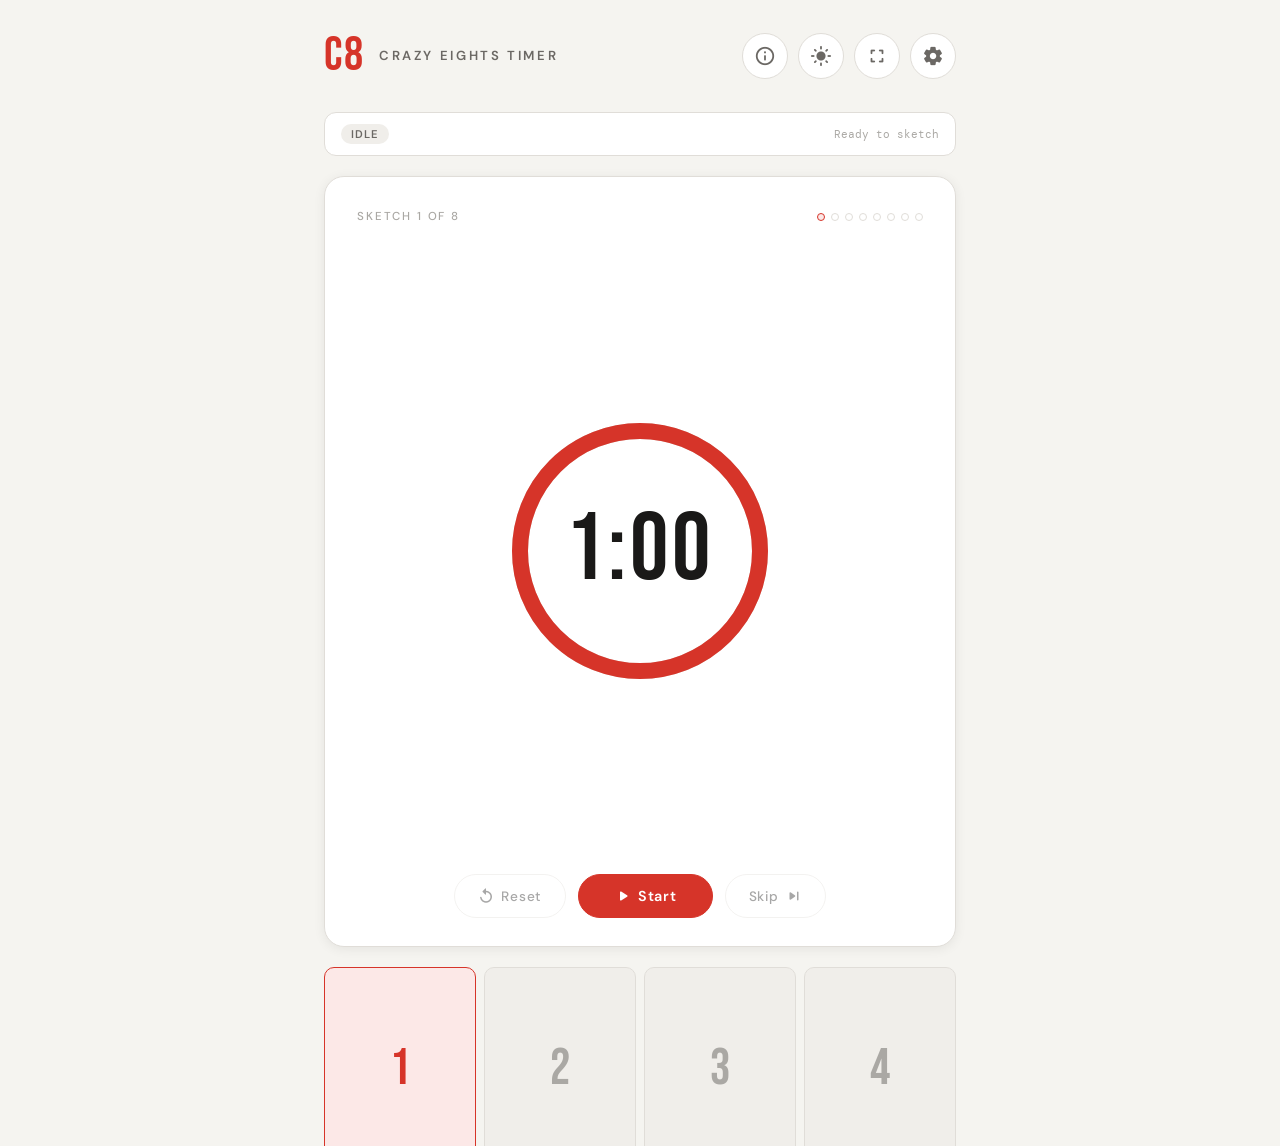
==== commit 864dfa8b: "Added audio level controls, fixed the cards layout, and added a made with AI label" ====
--- a/claude/index.html
+++ b/claude/index.html
@@ -480,6 +480,28 @@
     text-align: center;
     color: var(--text);
   }
+
+  /* Volume control */
+  .volume-btns {
+    display: flex;
+    gap: 6px;
+    align-items: center;
+  }
+  .vol-btn {
+    width: 32px; height: 32px;
+    border-radius: 50%;
+    border: 1.5px solid var(--border);
+    background: var(--surface2);
+    color: var(--text-hint);
+    cursor: pointer;
+    display: flex;
+    align-items: center;
+    justify-content: center;
+    transition: all 0.15s;
+  }
+  .vol-btn .material-icons-round { font-size: 16px; line-height: 1; }
+  .vol-btn:hover { border-color: var(--accent); color: var(--accent); background: var(--accent-soft); }
+  .vol-btn.vol-active { background: var(--accent); border-color: var(--accent); color: white; }
   .settings-apply {
     margin-top: auto;
     padding-top: 1.25rem;
@@ -517,10 +539,10 @@
     flex-direction: column;
     align-items: center;
     justify-content: center;
-    gap: 4px;
     transition: all 0.3s;
     position: relative;
     overflow: hidden;
+    padding-bottom: 0;
   }
   .sketch-box.active-box { border-color: var(--accent); background: var(--accent-soft); }
   .sketch-box.done-box   { border-color: var(--border); background: var(--surface); }
@@ -533,21 +555,17 @@
   }
   .sketch-box.active-box .sketch-box-num { color: var(--accent); }
   .sketch-box.done-box   .sketch-box-num { color: var(--border); }
-  .sketch-box-label {
-    font-size: 1.2rem;
-    letter-spacing: 0.1em;
-    text-transform: uppercase;
-    color: var(--text-hint);
-    font-weight: 500;
-  }
   .sketch-box-check {
+    position: absolute;
+    bottom: 16px;
+    left: 0; right: 0;
     display: none;
-    font-size: 2rem !important;
+    justify-content: center;
+    font-size: 1.4rem !important;
     color: var(--border);
-    margin-top: 16px;
     line-height: 1;
   }
-  .sketch-box.done-box .sketch-box-check { display: block; }
+  .sketch-box.done-box .sketch-box-check { display: flex; }
 
   /* ── NOTIFICATION OVERLAY ───────────────── */
   .notif-overlay {
@@ -876,6 +894,20 @@
             <button class="stepper-btn" onclick="adjustSetting('warning',-5)">−</button>
             <div class="stepper-val" id="settingWarning">15</div>
             <button class="stepper-btn" onclick="adjustSetting('warning',5)">+</button>
+          </div>
+        </div>
+
+        <div class="setting-row">
+          <div class="setting-info">
+            <div class="setting-label">Volume</div>
+            <div class="setting-desc">Audio level for alerts and ticks</div>
+          </div>
+          <div class="volume-btns" id="volBtns">
+            <button class="vol-btn" onclick="setVolume(0)" title="Muted"><span class="material-icons-round">volume_off</span></button>
+            <button class="vol-btn" onclick="setVolume(1)" title="Quiet"><span class="material-icons-round">volume_down</span></button>
+            <button class="vol-btn vol-active" onclick="setVolume(2)" title="Medium"><span class="material-icons-round">volume_up</span></button>
+            <button class="vol-btn" onclick="setVolume(3)" title="Loud"><span class="material-icons-round">volume_up</span></button>
+            <button class="vol-btn" onclick="setVolume(4)" title="Extra Loud"><span class="material-icons-round">volume_up</span></button>
           </div>
         </div>
 
@@ -1032,6 +1064,9 @@
       </div>
 
     </div>
+    <div style="text-align:center; padding: 1rem 2rem 1.5rem; border-top: 1px solid var(--border);">
+      <span style="font-size:0.72rem; letter-spacing:0.12em; text-transform:uppercase; color:var(--text-hint); font-weight:500;">Made with AI</span>
+    </div>
   </div>
 </div>
 
@@ -1051,46 +1086,83 @@
 let notifTimeout  = null;
 let audioCtx      = null;
 let isFlipped     = false;
+// 0=muted, 1=quiet, 2=medium(default), 3=loud, 4=extra loud
+let volumeLevel   = 2;
+const VOLUME_GAINS = [0, 0.3, 0.7, 1.2, 2.0];
 
 // ── AUDIO ──────────────────────────────────────────────────────────
 function getAudioCtx() {
-  if (!audioCtx) audioCtx = new (window.AudioContext || window.webkitAudioContext)();
+  if (!audioCtx) {
+    audioCtx = new (window.AudioContext || window.webkitAudioContext)();
+    // Compressor prevents clipping at high gain levels
+    const comp = audioCtx.createDynamicsCompressor();
+    comp.threshold.value = -6;
+    comp.knee.value      = 6;
+    comp.ratio.value     = 4;
+    comp.attack.value    = 0.003;
+    comp.release.value   = 0.15;
+    comp.connect(audioCtx.destination);
+    audioCtx._out = comp;
+  }
   if (audioCtx.state === 'suspended') audioCtx.resume();
   return audioCtx;
 }
+function volGain(base) {
+  return base * VOLUME_GAINS[volumeLevel];
+}
 function playBeep(type) {
+  if (volumeLevel === 0) return;
   try {
     const ctx = getAudioCtx();
     if (type === 'move') {
       const osc = ctx.createOscillator(), g = ctx.createGain();
-      osc.connect(g); g.connect(ctx.destination);
+      osc.connect(g); g.connect(ctx._out || ctx.destination);
       osc.type = 'sine';
       osc.frequency.setValueAtTime(880, ctx.currentTime);
       osc.frequency.setValueAtTime(1100, ctx.currentTime + 0.12);
-      g.gain.setValueAtTime(0.35, ctx.currentTime);
+      g.gain.setValueAtTime(volGain(0.35), ctx.currentTime);
       g.gain.exponentialRampToValueAtTime(0.001, ctx.currentTime + 0.45);
       osc.start(ctx.currentTime); osc.stop(ctx.currentTime + 0.45);
     } else if (type === 'final') {
       [523, 659, 784, 1047].forEach((freq, i) => {
         const o = ctx.createOscillator(), g = ctx.createGain();
-        o.connect(g); g.connect(ctx.destination);
+        o.connect(g); g.connect(ctx._out || ctx.destination);
         o.type = 'sine';
         o.frequency.setValueAtTime(freq, ctx.currentTime + i * 0.18);
         g.gain.setValueAtTime(0, ctx.currentTime + i * 0.18);
-        g.gain.linearRampToValueAtTime(0.3, ctx.currentTime + i * 0.18 + 0.04);
+        g.gain.linearRampToValueAtTime(volGain(0.3), ctx.currentTime + i * 0.18 + 0.04);
         g.gain.exponentialRampToValueAtTime(0.001, ctx.currentTime + i * 0.18 + 0.5);
         o.start(ctx.currentTime + i * 0.18); o.stop(ctx.currentTime + i * 0.18 + 0.55);
       });
     } else if (type === 'tick') {
       const osc = ctx.createOscillator(), g = ctx.createGain();
-      osc.connect(g); g.connect(ctx.destination);
+      osc.connect(g); g.connect(ctx._out || ctx.destination);
       osc.type = 'sine';
       osc.frequency.setValueAtTime(660, ctx.currentTime);
-      g.gain.setValueAtTime(0.12, ctx.currentTime);
+      g.gain.setValueAtTime(volGain(0.12), ctx.currentTime);
       g.gain.exponentialRampToValueAtTime(0.001, ctx.currentTime + 0.08);
       osc.start(ctx.currentTime); osc.stop(ctx.currentTime + 0.08);
+    } else if (type === 'preview') {
+      // Short pleasant tone played when user selects a volume level
+      const osc = ctx.createOscillator(), g = ctx.createGain();
+      osc.connect(g); g.connect(ctx._out || ctx.destination);
+      osc.type = 'sine';
+      osc.frequency.setValueAtTime(880, ctx.currentTime);
+      osc.frequency.setValueAtTime(1047, ctx.currentTime + 0.1);
+      g.gain.setValueAtTime(volGain(0.4), ctx.currentTime);
+      g.gain.exponentialRampToValueAtTime(0.001, ctx.currentTime + 0.4);
+      osc.start(ctx.currentTime); osc.stop(ctx.currentTime + 0.4);
     }
   } catch(e) {}
+}
+
+function setVolume(level) {
+  volumeLevel = level;
+  // Update active state on vol buttons
+  const btns = document.querySelectorAll('.vol-btn');
+  btns.forEach((btn, i) => btn.classList.toggle('vol-active', i === level));
+  // Preview the sound at the new level (skip if muted)
+  if (level > 0) playBeep('preview');
 }
 
 // ── START BUTTON HELPER ────────────────────────────────────────────
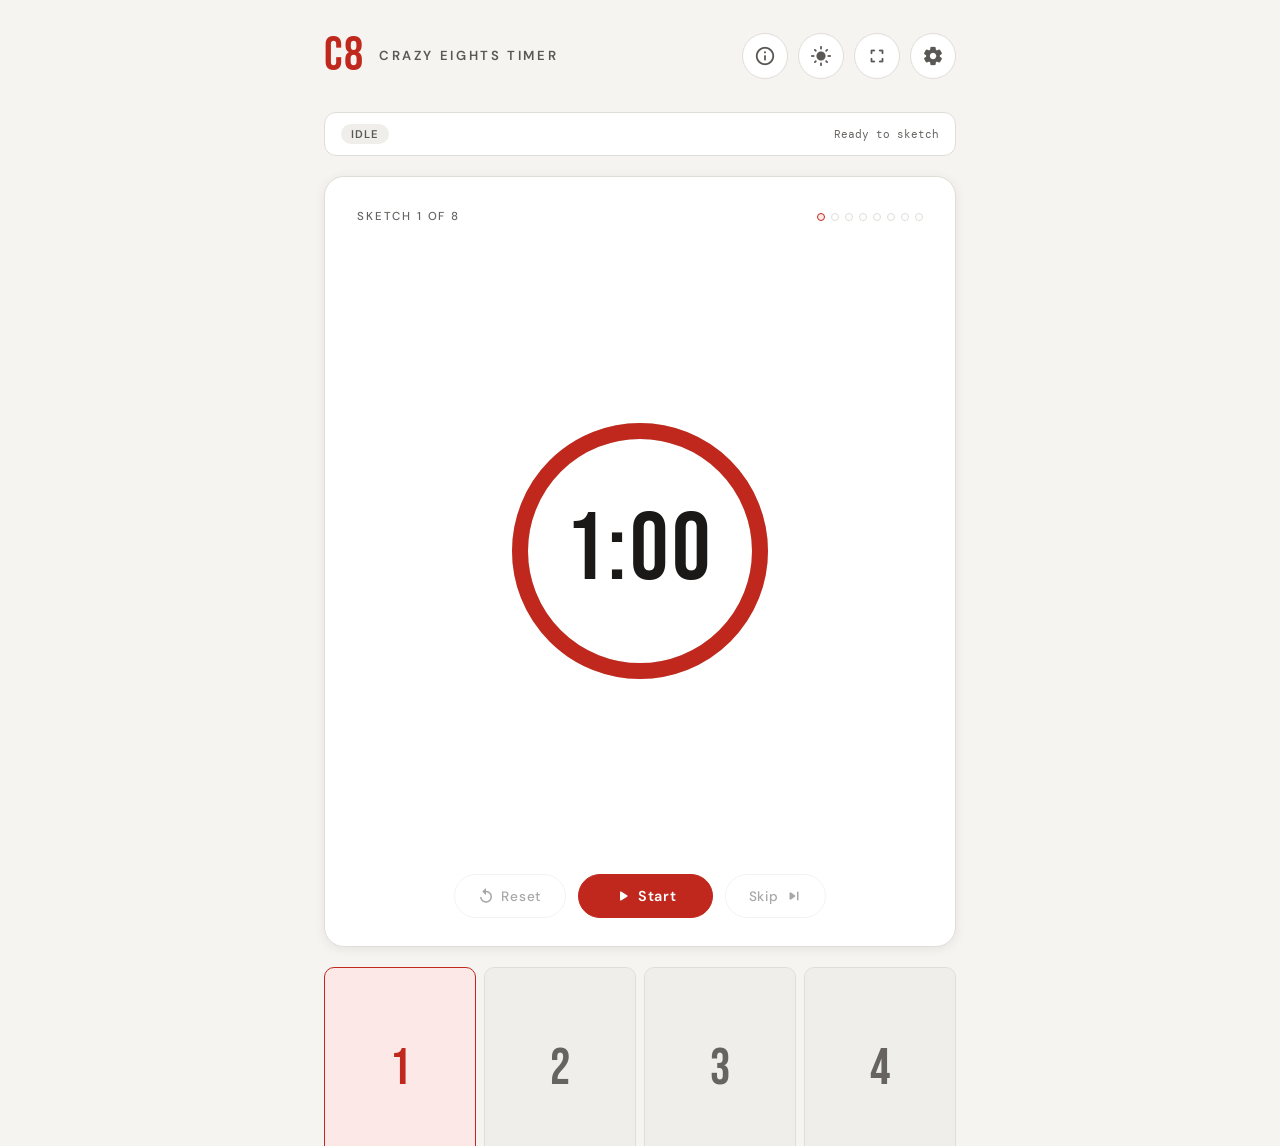
==== commit 3552f694: "Updated text to pass for color contrast accessibility" ====
--- a/claude/index.html
+++ b/claude/index.html
@@ -13,13 +13,13 @@
     --surface2: #f0eeea;
     --border: #e0ddd8;
     --text: #1a1918;
-    --text-muted: #6b6864;
-    --text-hint: #aaa8a4;
-    --accent: #d63429;
+    --text-muted: #5a5754;      /* was #6b6864 — darkened to 7.0:1 on white */
+    --text-hint: #666360;       /* was #aaa8a4 (2.6:1 fail) — 5.3:1 on white, 4.6:1 on surface2 */
+    --accent: #c0281d;          /* was #d63429 — darkened to 5.5:1 on white */
     --accent-soft: #fce8e7;
-    --accent-dark: #a8271e;
+    --accent-dark: #8f1f16;
     --charcoal: #2c2b29;
-    --green: #1a7a4a;
+    --green: #155e38;           /* was #1a7a4a (4.3:1 fail on green-soft) — darkened to 5.2:1 on green-soft */
     --green-soft: #e8f5ee;
     --shadow: 0 2px 12px rgba(0,0,0,0.07);
     --shadow-lg: 0 8px 32px rgba(0,0,0,0.14);
@@ -30,13 +30,13 @@
     --surface2: #2a292c;
     --border: #38363a;
     --text: #f0eee8;
-    --text-muted: #a09ea0;
-    --text-hint: #6a6868;
-    --accent: #e84040;
+    --text-muted: #b8b6b8;      /* was #a09ea0 (4.1:1 fail) — lightened to 6.2:1 on #222124 */
+    --text-hint: #8e8c8e;       /* was #6a6868 (2.2:1 fail) — lightened to 4.6:1 on #222124 */
+    --accent: #f05252;          /* was #e84040 — lightened to 4.6:1 on #222124 */
     --accent-soft: #2e1616;
-    --accent-dark: #ff6b6b;
+    --accent-dark: #ff8080;
     --charcoal: #e0ddd8;
-    --green: #2eb86a;
+    --green: #3dd68a;           /* was #2eb86a — lightened to 4.6:1 on #222124 */
     --green-soft: #0e2018;
     --shadow: 0 2px 12px rgba(0,0,0,0.3);
     --shadow-lg: 0 8px 40px rgba(0,0,0,0.55);
@@ -123,9 +123,11 @@
     border-radius: 100px;
   }
   .status-pill.idle    { background: var(--surface2); color: var(--text-muted); }
-  .status-pill.running { background: var(--accent-soft); color: var(--accent); }
-  .status-pill.done    { background: var(--green-soft); color: var(--green); }
+  .status-pill.running { background: var(--accent-soft); color: #8f1f16; }   /* #8f1f16 on #fce8e7 = 7.1:1 */
+  .status-pill.done    { background: var(--green-soft); color: #0e4026; }    /* #0e4026 on #e8f5ee = 7.9:1 */
   .status-pill.paused  { background: var(--surface2); color: var(--text-muted); }
+  [data-theme="dark"] .status-pill.running { background: var(--accent-soft); color: #f8aaaa; }  /* #f8aaaa on #2e1616 = 5.2:1 */
+  [data-theme="dark"] .status-pill.done    { background: var(--green-soft); color: #5ddba0; }   /* #5ddba0 on #0e2018 = 5.3:1 */
   .status-meta {
     font-family: 'DM Mono', monospace;
     font-size: 0.7rem;
@@ -353,9 +355,11 @@
     border-radius: 100px;
   }
   .fs-status-pill.idle    { background: var(--surface2); color: var(--text-muted); }
-  .fs-status-pill.running { background: var(--accent-soft); color: var(--accent); }
-  .fs-status-pill.done    { background: var(--green-soft); color: var(--green); }
+  .fs-status-pill.running { background: var(--accent-soft); color: #8f1f16; }
+  .fs-status-pill.done    { background: var(--green-soft); color: #0e4026; }
   .fs-status-pill.paused  { background: var(--surface2); color: var(--text-muted); }
+  [data-theme="dark"] .fs-status-pill.running { background: var(--accent-soft); color: #f8aaaa; }
+  [data-theme="dark"] .fs-status-pill.done    { background: var(--green-soft); color: #5ddba0; }
 
   .fs-sketch-label {
     font-family: 'Bebas Neue', sans-serif;
@@ -565,6 +569,7 @@
     color: var(--border);
     line-height: 1;
   }
+  [data-theme="dark"] .sketch-box-check { color: var(--border); }
   .sketch-box.done-box .sketch-box-check { display: flex; }
 
   /* ── NOTIFICATION OVERLAY ───────────────── */
@@ -602,8 +607,8 @@
     line-height: 1.05;
     margin-bottom: 0.5rem;
   }
-  .notif-headline.accent { color: var(--accent); }
-  .notif-headline.green  { color: var(--green); }
+  .notif-headline.accent { color: var(--accent); }   /* #c0281d on #fff = 5.5:1 ✓ */
+  .notif-headline.green  { color: var(--green); }    /* #155e38 on #fff = 7.5:1 ✓ */
   .notif-sub { font-size: 0.85rem; color: var(--text-muted); letter-spacing: 0.06em; }
   .notif-timer {
     margin-top: 1.5rem;
@@ -799,7 +804,8 @@
     gap: 5px;
   }
   .ctl-pill .material-icons-round { font-size: 16px; line-height: 1; }
-  .ctl-pill.red { background: var(--accent-soft); border-color: var(--accent); color: var(--accent); }
+  .ctl-pill.red { background: var(--accent-soft); border-color: var(--accent); color: #8f1f16; }  /* 7.1:1 on #fce8e7 */
+  [data-theme="dark"] .ctl-pill.red { background: var(--accent-soft); border-color: var(--accent); color: #f8aaaa; }
   .ctl-desc { font-size: 0.83rem; color: var(--text-muted); line-height: 1.5; }
 </style>
 </head>
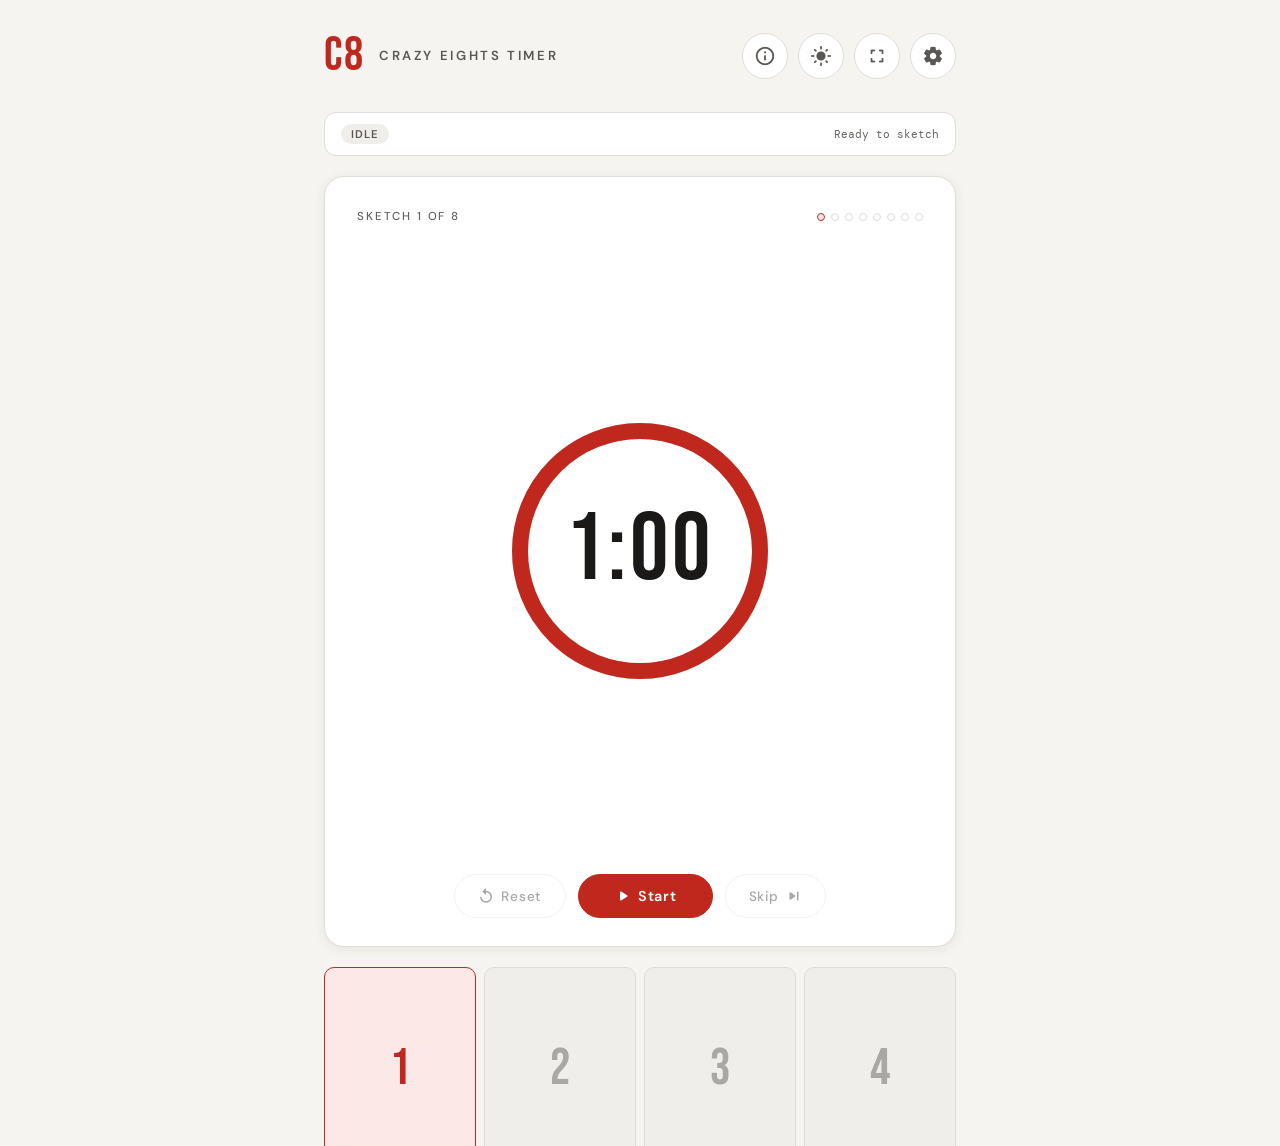
==== commit 0558f07b: "Changed text on cards back to lighter color" ====
--- a/claude/index.html
+++ b/claude/index.html
@@ -553,7 +553,7 @@
   .sketch-box-num {
     font-family: 'Bebas Neue', sans-serif;
     font-size: 3.2rem;
-    color: var(--text-hint);
+    color: #aaa8a4;
     line-height: 1;
     transition: color 0.3s;
   }
